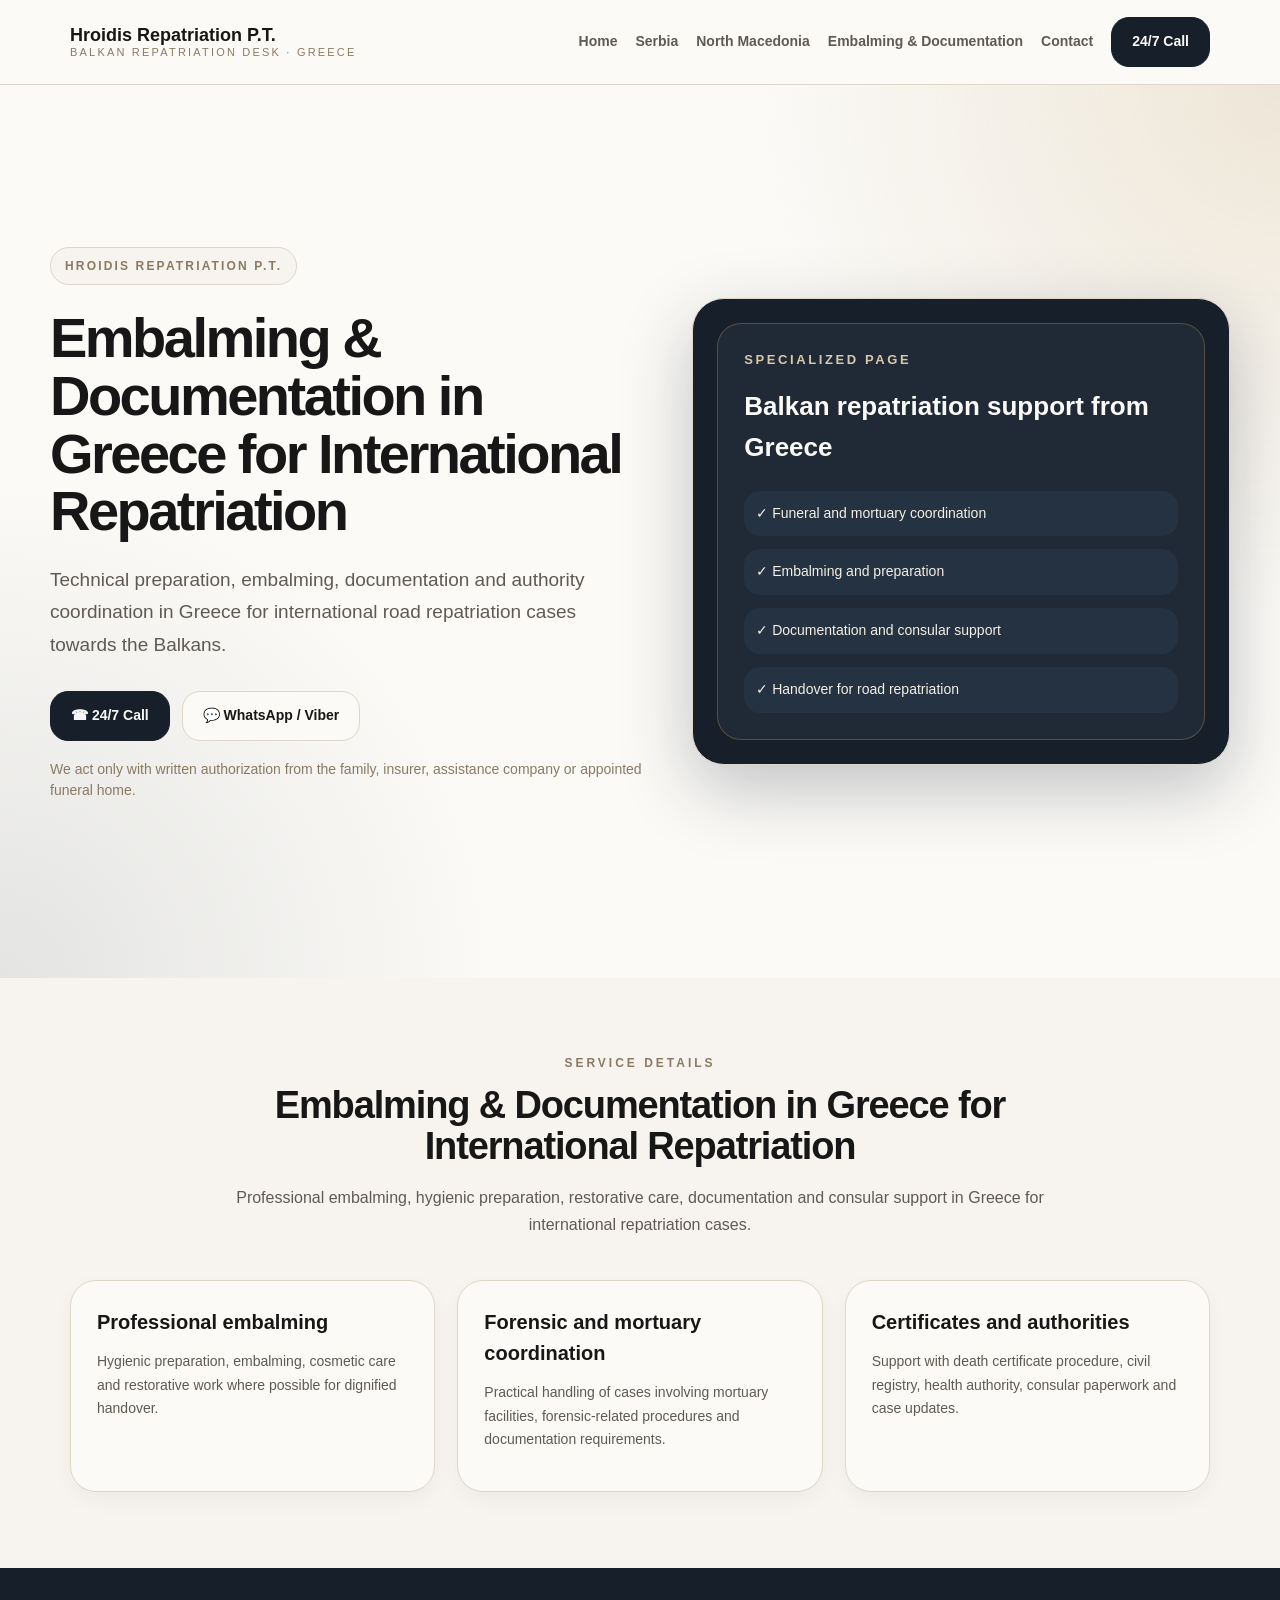
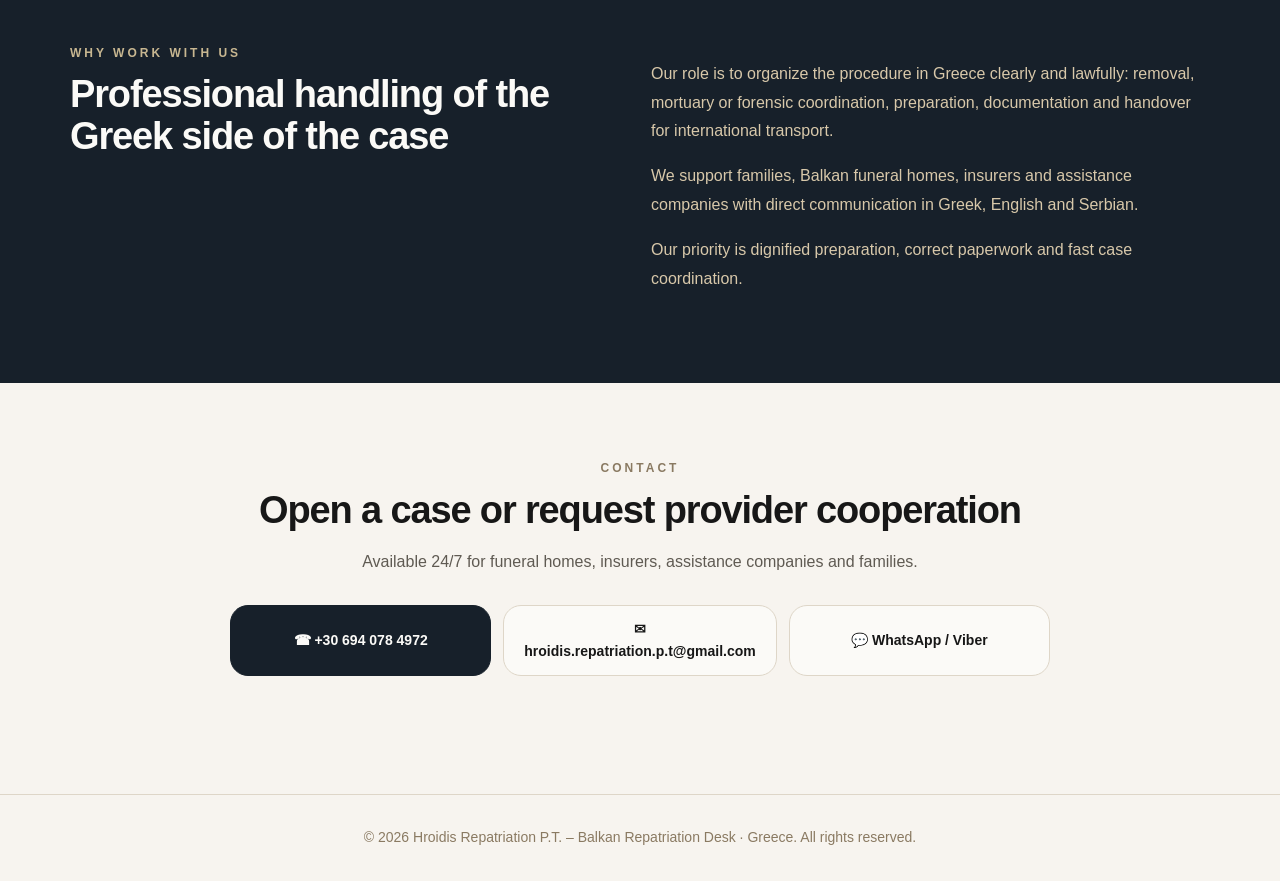
==== embalming-documentation.html @ 0bb96c27 "Add files via upload" ====
<!doctype html>
<html lang="en">
<head>
  <meta charset="utf-8"><meta name="viewport" content="width=device-width,initial-scale=1">
  <title>Embalming &amp; Documentation in Greece for Repatriation | Hroidis Repatriation P.T.</title>
  <meta name="description" content="Professional embalming, hygienic preparation, restorative care, documentation and consular support in Greece for international repatriation cases.">
  <meta name="keywords" content="embalming Greece repatriation, documentation for body repatriation Greece, balsamovanje u Grčkoj, funeral documents Greece">
  <link rel="canonical" href="https://repatriation.hroidis.com/embalming-documentation/">
  <link rel="stylesheet" href="/style.css">
</head>
<body>
<header><div class="wrap"><div class="nav"><a href="/" class="brand"><strong>Hroidis Repatriation P.T.</strong><span>Balkan Repatriation Desk · Greece</span></a><nav class="menu"><a href="/">Home</a><a href="/serbia/">Serbia</a><a href="/north-macedonia/">North Macedonia</a><a href="/embalming-documentation/">Embalming & Documentation</a><a href="/#contact">Contact</a><a class="btn dark" href="tel:+306940784972">24/7 Call</a></nav><button class="mobile-toggle" onclick="toggleMenu()">☰</button></div><div class="mobile-menu" id="mobileMenu"><a href="/">Home</a><a href="/serbia/">Serbia</a><a href="/north-macedonia/">North Macedonia</a><a href="/embalming-documentation/">Embalming & Documentation</a></div></div></header>
<main id="top">
<section class="hero"><div class="wrap hero-grid"><div><div class="badge">Hroidis Repatriation P.T.</div><h1>Embalming &amp; Documentation in Greece for International Repatriation</h1><p class="lead">Technical preparation, embalming, documentation and authority coordination in Greece for international road repatriation cases towards the Balkans.</p><div class="cta"><a class="btn dark" href="tel:+306940784972">☎ 24/7 Call</a><a class="btn light" href="https://wa.me/306940784972">💬 WhatsApp / Viber</a></div><p class="note">We act only with written authorization from the family, insurer, assistance company or appointed funeral home.</p></div><div class="case-card"><div class="case-inner"><div class="case-label">Specialized page</div><h3>Balkan repatriation support from Greece</h3><div class="check-list"><div class="check">✓ Funeral and mortuary coordination</div><div class="check">✓ Embalming and preparation</div><div class="check">✓ Documentation and consular support</div><div class="check">✓ Handover for road repatriation</div></div></div></div></div></section>
<section><div class="wrap"><div class="section-title"><div class="eyebrow">Service details</div><h2>Embalming &amp; Documentation in Greece for International Repatriation</h2><p>Professional embalming, hygienic preparation, restorative care, documentation and consular support in Greece for international repatriation cases.</p></div><div class="grid3"><div class='card'><h3>Professional embalming</h3><p>Hygienic preparation, embalming, cosmetic care and restorative work where possible for dignified handover.</p></div><div class='card'><h3>Forensic and mortuary coordination</h3><p>Practical handling of cases involving mortuary facilities, forensic-related procedures and documentation requirements.</p></div><div class='card'><h3>Certificates and authorities</h3><p>Support with death certificate procedure, civil registry, health authority, consular paperwork and case updates.</p></div></div></div></section>
<section class="dark-section"><div class="wrap grid2"><div><div class="eyebrow">Why work with us</div><h2>Professional handling of the Greek side of the case</h2></div><div><p>Our role is to organize the procedure in Greece clearly and lawfully: removal, mortuary or forensic coordination, preparation, documentation and handover for international transport.</p><p>We support families, Balkan funeral homes, insurers and assistance companies with direct communication in Greek, English and Serbian.</p><p>Our priority is dignified preparation, correct paperwork and fast case coordination.</p></div></div></section>
<section><div class="wrap"><div class="section-title"><div class="eyebrow">Contact</div><h2>Open a case or request provider cooperation</h2><p>Available 24/7 for funeral homes, insurers, assistance companies and families.</p><div class="contact-grid"><a class="btn dark" href="tel:+306940784972">☎ +30 694 078 4972</a><a class="btn light" href="mailto:hroidis.repatriation.p.t@gmail.com">✉ hroidis.repatriation.p.t@gmail.com</a><a class="btn light" href="https://wa.me/306940784972">💬 WhatsApp / Viber</a></div></div></div></section>
</main><footer>© <span id="year"></span> Hroidis Repatriation P.T. – Balkan Repatriation Desk · Greece. All rights reserved.</footer>
<script>function toggleMenu(){document.getElementById("mobileMenu").classList.toggle("open")}document.getElementById("year").textContent=new Date().getFullYear();</script>
</body></html>
---- style.css ----
:root{--dark:#17202a;--dark2:#233142;--gold:#b8965b;--bg:#f7f4ef;--card:#fbfaf7;--border:#ded6c8;--text:#171717;--muted:#5f5a52;--muted2:#8a7a62;--soft:#eee7dc}
*{box-sizing:border-box}html{scroll-behavior:smooth}body{margin:0;font-family:Arial,Helvetica,sans-serif;background:var(--bg);color:var(--text);line-height:1.55}a{text-decoration:none;color:inherit}.wrap{max-width:1180px;margin:0 auto;padding:0 20px}
header{position:sticky;top:0;z-index:10;background:rgba(251,250,247,.96);border-bottom:1px solid var(--border);backdrop-filter:blur(10px)}.nav{display:flex;align-items:center;justify-content:space-between;gap:18px;padding:17px 0}.brand{display:flex;flex-direction:column;line-height:1.15}.brand strong{font-size:18px}.brand span{font-size:11px;text-transform:uppercase;letter-spacing:.2em;color:var(--muted2)}
.menu{display:flex;align-items:center;gap:18px;font-size:14px;color:var(--muted);font-weight:700}.menu a:hover{color:var(--text)}
.btn{display:inline-flex;align-items:center;justify-content:center;gap:8px;padding:13px 20px;border-radius:18px;font-weight:800;font-size:14px;border:1px solid var(--border)}.btn.dark{background:var(--dark);color:var(--card);border-color:var(--dark)}.btn.dark:hover{background:var(--dark2)}.btn.light{background:var(--card)}
.langs{display:flex;gap:4px;border:1px solid var(--border);background:var(--bg);padding:4px;border-radius:999px}.langs button{border:0;background:transparent;color:var(--muted2);font-weight:800;font-size:12px;padding:8px 12px;border-radius:999px;cursor:pointer}.langs button.active{background:var(--gold);color:var(--text)}
.hero{position:relative;overflow:hidden;background:var(--card)}.hero:before{content:"";position:absolute;inset:0;background:radial-gradient(circle at top right,rgba(184,150,91,.20),transparent 34%),radial-gradient(circle at bottom left,rgba(23,32,42,.10),transparent 32%)}
.hero-grid{position:relative;display:grid;grid-template-columns:1.05fr .95fr;gap:48px;align-items:center;padding:86px 0}.badge{display:inline-flex;border:1px solid var(--border);background:var(--bg);padding:9px 14px;border-radius:999px;font-size:12px;font-weight:900;letter-spacing:.18em;text-transform:uppercase;color:var(--muted2)}
h1{font-size:56px;line-height:1.03;margin:24px 0 0;letter-spacing:-.045em}h2{font-size:38px;line-height:1.1;margin:0;letter-spacing:-.03em}h3{margin:0;font-size:20px}.lead{font-size:19px;line-height:1.7;color:var(--muted);max-width:690px;margin-top:24px}.cta{display:flex;gap:12px;flex-wrap:wrap;margin-top:30px}.note{margin-top:18px;color:var(--muted2);font-size:14px}
.case-card{background:var(--dark);border:1px solid var(--border);border-radius:32px;color:var(--card);padding:24px;box-shadow:0 24px 70px rgba(23,32,42,.25)}.case-inner{background:#1f2a36;border:1px solid rgba(184,150,91,.35);border-radius:24px;padding:26px}.case-label{font-size:13px;text-transform:uppercase;letter-spacing:.2em;color:#d8c8aa;font-weight:900}.case-card h3{font-size:26px;margin-top:16px}.check-list{display:grid;gap:13px;margin-top:24px}.check{background:#243241;border-radius:16px;padding:12px;color:#f5efe4;font-size:14px}
section{padding:76px 0}.section-title{text-align:center;max-width:820px;margin:0 auto 42px}.eyebrow{font-size:12px;letter-spacing:.25em;text-transform:uppercase;color:var(--muted2);font-weight:900;margin-bottom:12px}.section-title p{color:var(--muted);font-size:16px;line-height:1.7;margin-top:16px}
.grid4{display:grid;grid-template-columns:repeat(4,1fr);gap:18px}.grid3{display:grid;grid-template-columns:repeat(3,1fr);gap:22px}.grid2{display:grid;grid-template-columns:repeat(2,1fr);gap:22px}.card{background:var(--card);border:1px solid var(--border);border-radius:26px;padding:26px;box-shadow:0 8px 22px rgba(23,32,42,.04)}.soft-card{background:var(--bg);border:1px solid var(--border);border-radius:28px;padding:28px}.icon{width:48px;height:48px;border-radius:16px;background:var(--soft);display:flex;align-items:center;justify-content:center;color:var(--dark);font-size:22px;margin-bottom:18px}.card p,.soft-card p{color:var(--muted);font-size:14px;line-height:1.65;margin-top:12px}
ul{list-style:none;margin:20px 0 0;padding:0;display:grid;gap:11px}li{display:flex;gap:10px;color:#514b43;font-size:14px}li:before{content:"";width:8px;height:8px;border-radius:999px;background:var(--gold);margin-top:7px;flex:0 0 auto}.area-grid{display:grid;grid-template-columns:repeat(2,1fr);gap:10px}.pill{background:var(--soft);border-radius:16px;padding:12px 14px;font-weight:700;color:#514b43;font-size:14px}.dark-section{background:var(--dark);color:var(--card)}.dark-section .eyebrow{color:#c8b791}.dark-section p{color:#d8c8aa;line-height:1.8;margin-bottom:14px}.contact-grid{display:grid;grid-template-columns:repeat(3,1fr);gap:12px;margin-top:30px}footer{border-top:1px solid var(--border);text-align:center;color:var(--muted2);font-size:14px;padding:32px 20px}.seo-links{display:grid;grid-template-columns:repeat(3,1fr);gap:18px}.mobile-toggle,.mobile-menu{display:none}
@media(max-width:920px){.menu{display:none}.mobile-toggle{display:block;border:1px solid var(--border);background:var(--card);border-radius:12px;padding:10px;font-weight:900}.mobile-menu.open{display:grid;gap:12px;padding-bottom:18px}.hero-grid,.grid2{grid-template-columns:1fr}.grid4,.grid3,.contact-grid,.seo-links{grid-template-columns:1fr}h1{font-size:40px}h2{font-size:30px}.hero-grid{padding:56px 0}section{padding:56px 0}.area-grid{grid-template-columns:1fr}}
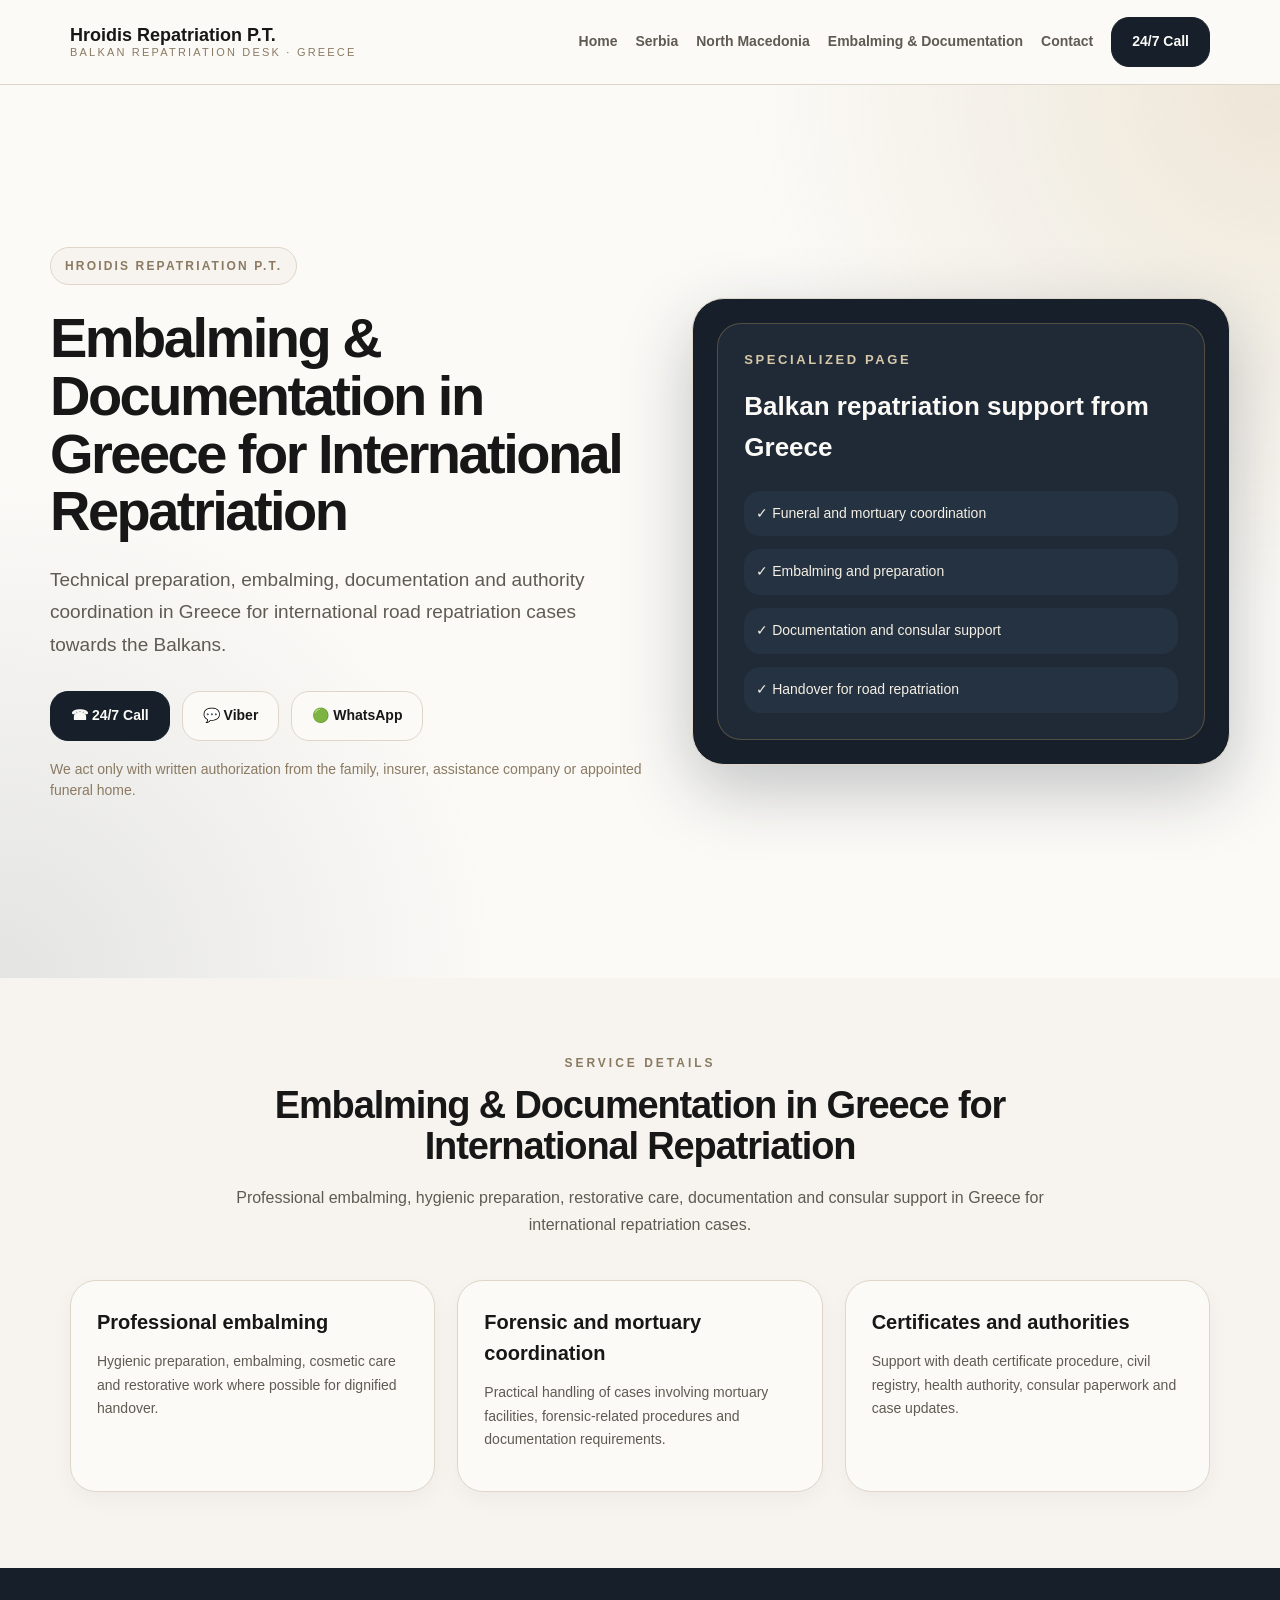
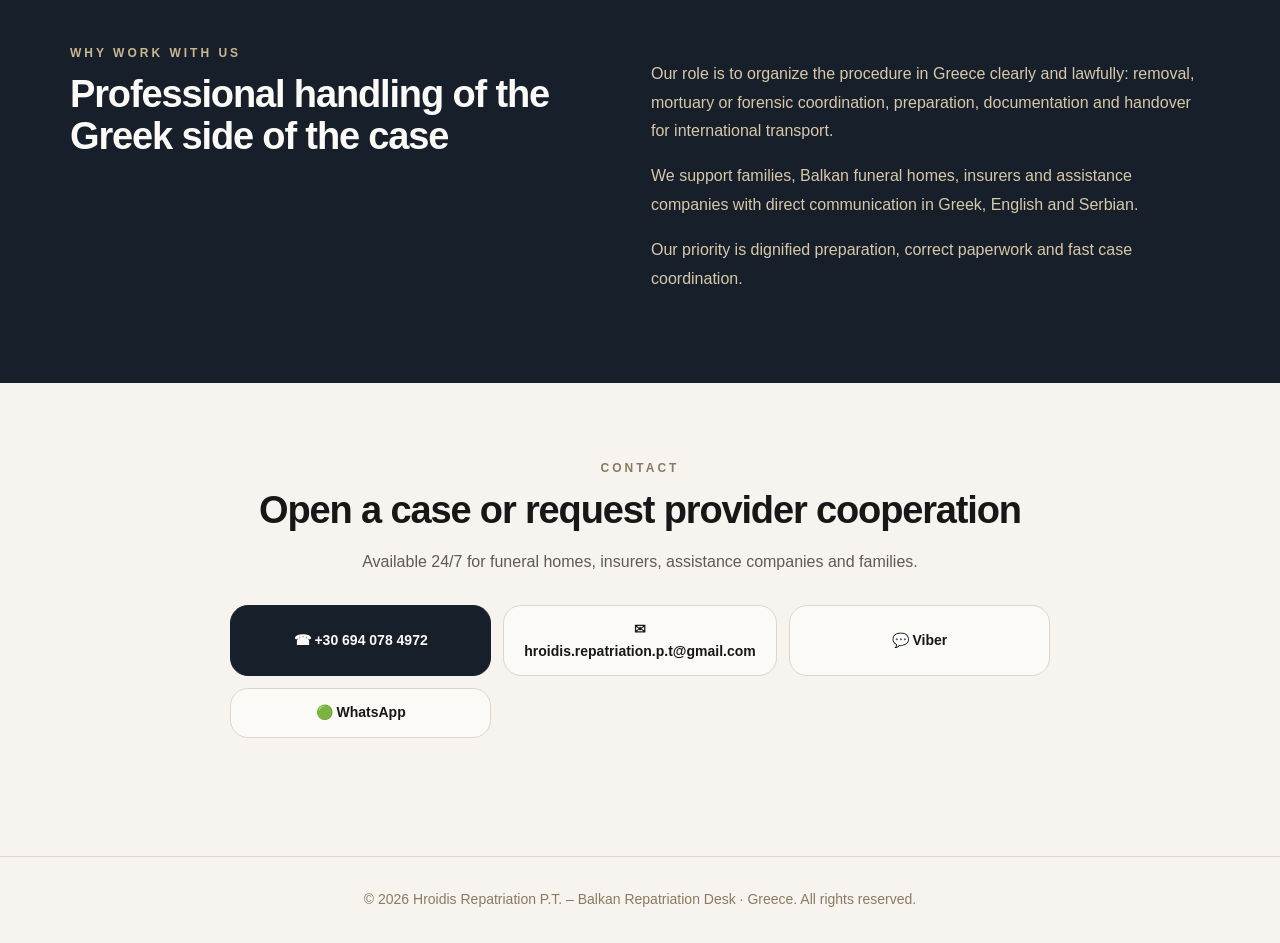
==== commit c6d3a0ba: "Add files via upload" ====
--- a/embalming-documentation.html
+++ b/embalming-documentation.html
@@ -11,10 +11,10 @@
 <body>
 <header><div class="wrap"><div class="nav"><a href="/" class="brand"><strong>Hroidis Repatriation P.T.</strong><span>Balkan Repatriation Desk · Greece</span></a><nav class="menu"><a href="/">Home</a><a href="/serbia/">Serbia</a><a href="/north-macedonia/">North Macedonia</a><a href="/embalming-documentation/">Embalming & Documentation</a><a href="/#contact">Contact</a><a class="btn dark" href="tel:+306940784972">24/7 Call</a></nav><button class="mobile-toggle" onclick="toggleMenu()">☰</button></div><div class="mobile-menu" id="mobileMenu"><a href="/">Home</a><a href="/serbia/">Serbia</a><a href="/north-macedonia/">North Macedonia</a><a href="/embalming-documentation/">Embalming & Documentation</a></div></div></header>
 <main id="top">
-<section class="hero"><div class="wrap hero-grid"><div><div class="badge">Hroidis Repatriation P.T.</div><h1>Embalming &amp; Documentation in Greece for International Repatriation</h1><p class="lead">Technical preparation, embalming, documentation and authority coordination in Greece for international road repatriation cases towards the Balkans.</p><div class="cta"><a class="btn dark" href="tel:+306940784972">☎ 24/7 Call</a><a class="btn light" href="https://wa.me/306940784972">💬 WhatsApp / Viber</a></div><p class="note">We act only with written authorization from the family, insurer, assistance company or appointed funeral home.</p></div><div class="case-card"><div class="case-inner"><div class="case-label">Specialized page</div><h3>Balkan repatriation support from Greece</h3><div class="check-list"><div class="check">✓ Funeral and mortuary coordination</div><div class="check">✓ Embalming and preparation</div><div class="check">✓ Documentation and consular support</div><div class="check">✓ Handover for road repatriation</div></div></div></div></div></section>
+<section class="hero"><div class="wrap hero-grid"><div><div class="badge">Hroidis Repatriation P.T.</div><h1>Embalming &amp; Documentation in Greece for International Repatriation</h1><p class="lead">Technical preparation, embalming, documentation and authority coordination in Greece for international road repatriation cases towards the Balkans.</p><div class="cta"><a class="btn dark" href="tel:+306940784972">☎ 24/7 Call</a><a class="btn light" href="viber://chat?number=%2B306940784972">💬 Viber</a><a class="btn light" href="https://wa.me/306940784972">🟢 WhatsApp</a></div><p class="note">We act only with written authorization from the family, insurer, assistance company or appointed funeral home.</p></div><div class="case-card"><div class="case-inner"><div class="case-label">Specialized page</div><h3>Balkan repatriation support from Greece</h3><div class="check-list"><div class="check">✓ Funeral and mortuary coordination</div><div class="check">✓ Embalming and preparation</div><div class="check">✓ Documentation and consular support</div><div class="check">✓ Handover for road repatriation</div></div></div></div></div></section>
 <section><div class="wrap"><div class="section-title"><div class="eyebrow">Service details</div><h2>Embalming &amp; Documentation in Greece for International Repatriation</h2><p>Professional embalming, hygienic preparation, restorative care, documentation and consular support in Greece for international repatriation cases.</p></div><div class="grid3"><div class='card'><h3>Professional embalming</h3><p>Hygienic preparation, embalming, cosmetic care and restorative work where possible for dignified handover.</p></div><div class='card'><h3>Forensic and mortuary coordination</h3><p>Practical handling of cases involving mortuary facilities, forensic-related procedures and documentation requirements.</p></div><div class='card'><h3>Certificates and authorities</h3><p>Support with death certificate procedure, civil registry, health authority, consular paperwork and case updates.</p></div></div></div></section>
 <section class="dark-section"><div class="wrap grid2"><div><div class="eyebrow">Why work with us</div><h2>Professional handling of the Greek side of the case</h2></div><div><p>Our role is to organize the procedure in Greece clearly and lawfully: removal, mortuary or forensic coordination, preparation, documentation and handover for international transport.</p><p>We support families, Balkan funeral homes, insurers and assistance companies with direct communication in Greek, English and Serbian.</p><p>Our priority is dignified preparation, correct paperwork and fast case coordination.</p></div></div></section>
-<section><div class="wrap"><div class="section-title"><div class="eyebrow">Contact</div><h2>Open a case or request provider cooperation</h2><p>Available 24/7 for funeral homes, insurers, assistance companies and families.</p><div class="contact-grid"><a class="btn dark" href="tel:+306940784972">☎ +30 694 078 4972</a><a class="btn light" href="mailto:hroidis.repatriation.p.t@gmail.com">✉ hroidis.repatriation.p.t@gmail.com</a><a class="btn light" href="https://wa.me/306940784972">💬 WhatsApp / Viber</a></div></div></div></section>
+<section><div class="wrap"><div class="section-title"><div class="eyebrow">Contact</div><h2>Open a case or request provider cooperation</h2><p>Available 24/7 for funeral homes, insurers, assistance companies and families.</p><div class="contact-grid"><a class="btn dark" href="tel:+306940784972">☎ +30 694 078 4972</a><a class="btn light" href="mailto:hroidis.repatriation.p.t@gmail.com">✉ hroidis.repatriation.p.t@gmail.com</a><a class="btn light" href="viber://chat?number=%2B306940784972">💬 Viber</a><a class="btn light" href="https://wa.me/306940784972">🟢 WhatsApp</a></div></div></div></section>
 </main><footer>© <span id="year"></span> Hroidis Repatriation P.T. – Balkan Repatriation Desk · Greece. All rights reserved.</footer>
 <script>function toggleMenu(){document.getElementById("mobileMenu").classList.toggle("open")}document.getElementById("year").textContent=new Date().getFullYear();</script>
 </body></html>
